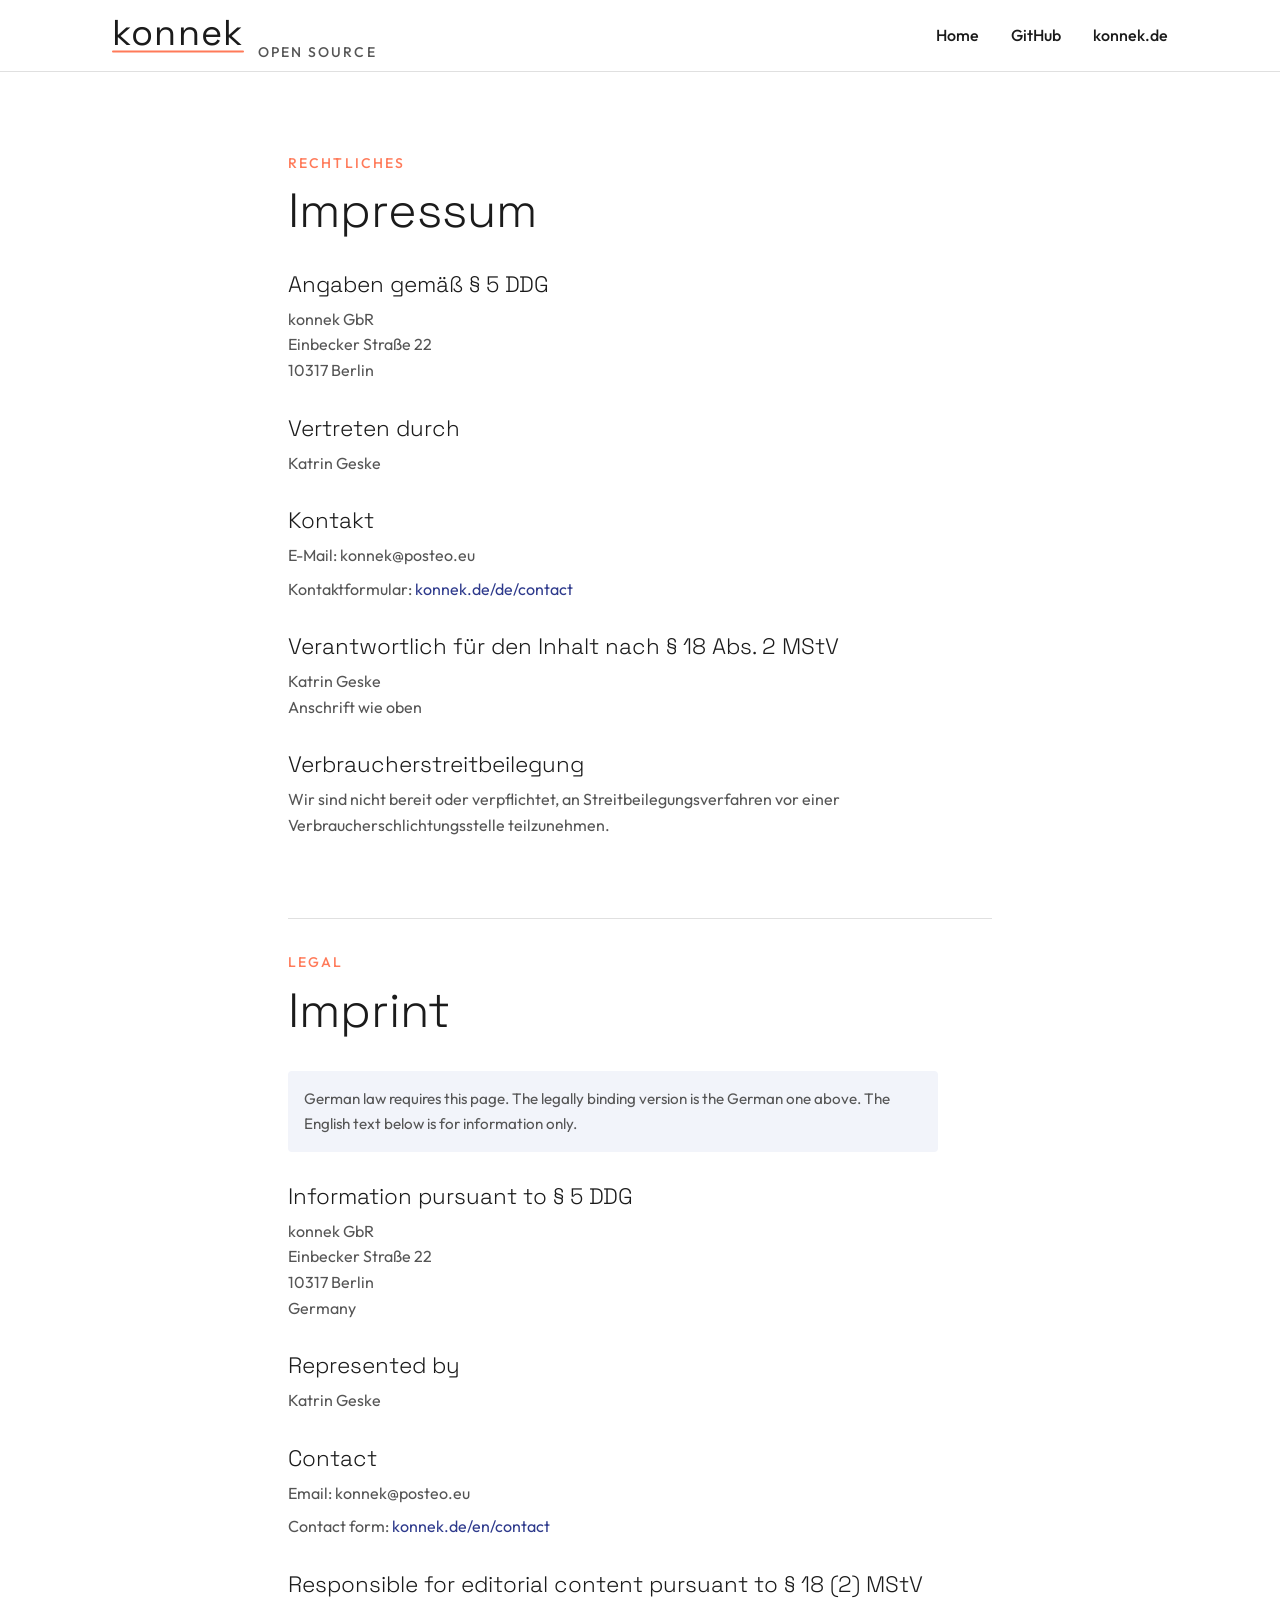
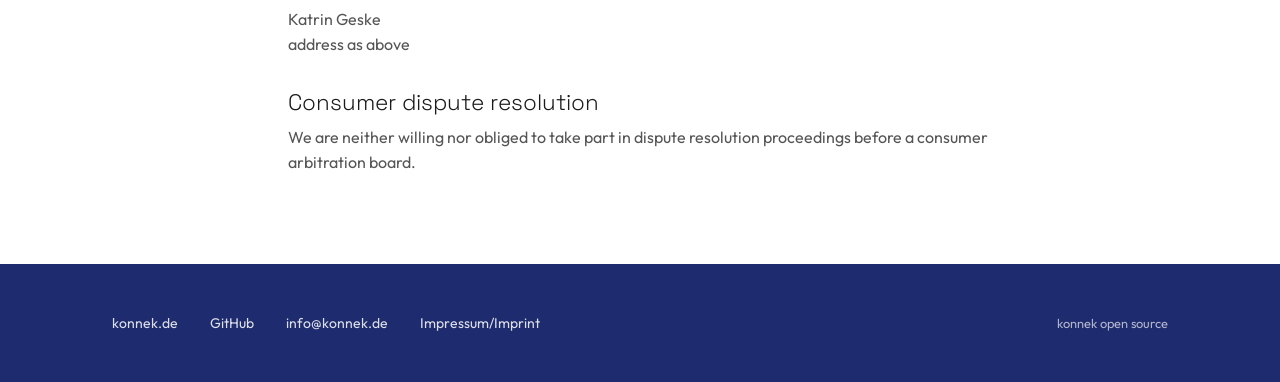
==== impressum_imprint.html @ c38c4299 "Rename imprint to impressum_imprint.html, link text Impressum/Imprint" ====
<!doctype html>
<html lang="de">
<head>
  <meta charset="utf-8">
  <meta name="viewport" content="width=device-width, initial-scale=1">
  <title>Impressum | konnek open source</title>
  <meta name="description" content="Impressum der konnek GbR, Pflichtangaben nach § 5 DDG.">
  <meta name="robots" content="noindex">
  <link rel="canonical" href="https://konnek.tech/impressum_imprint.html">
  <link rel="icon" href="favicon.svg" type="image/svg+xml">
  <link rel="stylesheet" href="style.css">
</head>
<body>
  <!-- Content mirrors konnek.de's imprint (konnek-website: src/i18n/{de,en}.json -> imprint.site). Keep in sync. -->
  <nav class="nav" aria-label="Main">
    <div class="container">
      <a class="logo" href="./" aria-label="konnek open source">
        <svg width="136" height="50" viewBox="0 0 136.432 49.88" aria-hidden="true">
          <rect x="0" y="43.56" width="132.432" height="2" rx="1" fill="#ff7a59"></rect>
          <text x="0" y="37.8" font-family="'Space Grotesk', sans-serif" font-weight="400" font-size="36" letter-spacing="1.2" fill="#1b1b1b">konnek</text>
        </svg>
        <span class="logo-tag">open source</span>
      </a>
      <div class="nav-links">
        <a href="./">Home</a>
        <a href="https://github.com/konnekde">GitHub</a>
        <a class="hide-sm" href="https://konnek.de">konnek.de</a>
      </div>
    </div>
  </nav>

  <main class="legal">
    <div class="container">
      <span class="section-label">Rechtliches</span>
      <h1>Impressum</h1>

      <h2>Angaben gemäß § 5 DDG</h2>
      <p>konnek GbR<br>Einbecker Straße 22<br>10317 Berlin</p>

      <h2>Vertreten durch</h2>
      <p>Katrin Geske</p>

      <h2>Kontakt</h2>
      <p>E-Mail: konnek@posteo.eu</p>
      <p>Kontaktformular: <a href="https://konnek.de/de/contact/">konnek.de/de/contact</a></p>

      <h2>Verantwortlich für den Inhalt nach § 18 Abs. 2 MStV</h2>
      <p>Katrin Geske<br>Anschrift wie oben</p>

      <h2>Verbraucherstreitbeilegung</h2>
      <p>Wir sind nicht bereit oder verpflichtet, an Streitbeilegungsverfahren vor einer Verbraucherschlichtungsstelle teilzunehmen.</p>

      <hr class="lang-sep">

      <section lang="en" aria-labelledby="imprint-en">
        <span class="section-label">Legal</span>
        <h1 id="imprint-en">Imprint</h1>
        <p class="notice">German law requires this page. The legally binding version is the German one above. The English text below is for information only.</p>

        <h2>Information pursuant to § 5 DDG</h2>
        <p>konnek GbR<br>Einbecker Straße 22<br>10317 Berlin<br>Germany</p>

        <h2>Represented by</h2>
        <p>Katrin Geske</p>

        <h2>Contact</h2>
        <p>Email: konnek@posteo.eu</p>
        <p>Contact form: <a href="https://konnek.de/en/contact/">konnek.de/en/contact</a></p>

        <h2>Responsible for editorial content pursuant to § 18 (2) MStV</h2>
        <p>Katrin Geske<br>address as above</p>

        <h2>Consumer dispute resolution</h2>
        <p>We are neither willing nor obliged to take part in dispute resolution proceedings before a consumer arbitration board.</p>
      </section>
    </div>
  </main>

  <footer class="footer">
    <div class="container">
      <div class="footer-links">
        <a href="https://konnek.de">konnek.de</a>
        <a href="https://github.com/konnekde">GitHub</a>
        <a href="mailto:info@konnek.de">info@konnek.de</a>
        <a href="impressum_imprint.html">Impressum/Imprint</a>
      </div>
      <span class="footer-copy">konnek open source</span>
    </div>
  </footer>
</body>
</html>
---- style.css ----
/* Design tokens mirror konnek-website/src/styles/variables.css (Indigo + Coral). */
@font-face { font-family: 'Space Grotesk'; font-weight: 300; font-display: swap; src: url(fonts/space-grotesk-latin-300-normal.woff2) format('woff2'); }
@font-face { font-family: 'Space Grotesk'; font-weight: 400; font-display: swap; src: url(fonts/space-grotesk-latin-400-normal.woff2) format('woff2'); }
@font-face { font-family: 'Outfit'; font-weight: 400; font-display: swap; src: url(fonts/outfit-latin-400-normal.woff2) format('woff2'); }
@font-face { font-family: 'Outfit'; font-weight: 500; font-display: swap; src: url(fonts/outfit-latin-500-normal.woff2) format('woff2'); }

:root {
  --color-primary: #2e3a8c;
  --color-primary-hover: #1a2566;
  --color-secondary: #ff7a59;
  --color-hero-bg: #1e2b6e;
  --color-bg: #ffffff;
  --color-bg-alt: #f2f4fa;
  --color-text: #1b1b1b;
  --color-text-muted: #555555;
  --color-border: #e0e0e0;
  --color-coral-tint: rgba(255, 122, 89, 0.08);
  --color-on-dark-muted: rgba(255, 255, 255, 0.85);
  --shadow-primary-soft: 0 0.25rem 1.5rem rgba(46, 58, 140, 0.1);
  --shadow-primary-medium: 0 0.375rem 1.5rem rgba(46, 58, 140, 0.12);
  --shadow-cta: 0 0.375rem 1.125rem rgba(46, 58, 140, 0.28);
  --focus-shadow: 0 0 0 0.15rem rgba(46, 58, 140, 0.25);
  --font-heading: 'Space Grotesk', system-ui, sans-serif;
  --font-body: 'Outfit', system-ui, sans-serif;
  --space-sm: 0.5rem;
  --space-md: 1rem;
  --space-lg: 2rem;
  --space-xl: 3rem;
  --space-2xl: 5rem;
  --max-width: 70rem;
  --nav-height: 4.5rem;
  --radius-md: 0.25rem;
  --radius-lg: 0.4rem;
}

*, *::before, *::after { margin: 0; padding: 0; box-sizing: border-box; }
html { scroll-behavior: smooth; -webkit-text-size-adjust: 100%; }
@media (prefers-reduced-motion: reduce) { html { scroll-behavior: auto; } }
body {
  font-family: var(--font-body);
  color: var(--color-text);
  background: var(--color-bg);
  line-height: 1.6;
  -webkit-font-smoothing: antialiased;
}
::selection { background: rgba(46, 58, 140, 0.2); }
a { color: var(--color-primary); text-decoration: none; }
a:hover { text-decoration: underline; }
a:focus-visible { outline: none; box-shadow: var(--focus-shadow); border-radius: var(--radius-md); }
h1, h2, h3 { font-family: var(--font-heading); font-weight: 300; line-height: 1.2; color: var(--color-text); text-wrap: balance; }
h1 { font-size: clamp(2rem, 5vw, 3rem); }
h2 { font-size: clamp(1.5rem, 3.5vw, 2.25rem); }
h3 { font-size: clamp(1.125rem, 2.5vw, 1.5rem); }
p { max-width: 65ch; text-wrap: pretty; }

.container { width: 100%; max-width: var(--max-width); margin: 0 auto; padding: 0 var(--space-lg); }
@media (max-width: 40rem) { .container { padding: 0 var(--space-md); } }
.section { padding: var(--space-2xl) 0; }
.section-alt { background: var(--color-bg-alt); }

/* Wordmark in running text: Space Grotesk 400 with the coral line, as on konnek.de */
.brand {
  font-family: var(--font-heading);
  font-weight: 400;
  letter-spacing: 0.03em;
  text-decoration: underline var(--color-secondary);
  text-decoration-thickness: 0.09em;
  text-underline-offset: 0.2em;
  text-decoration-skip-ink: none;
  white-space: nowrap;
}

/* Nav */
.nav { height: var(--nav-height); background: var(--color-bg); border-bottom: 1px solid var(--color-border); }
.nav .container { height: 100%; display: flex; align-items: center; justify-content: space-between; gap: var(--space-md); }
.logo { display: inline-flex; align-items: baseline; gap: 0.6rem; color: var(--color-text); }
.logo:hover { text-decoration: none; opacity: 0.85; }
.logo svg { display: block; }
.logo-tag { font-size: 0.875rem; font-weight: 500; letter-spacing: 0.15em; text-transform: uppercase; color: var(--color-text-muted); }
.nav-links { display: flex; gap: var(--space-lg); font-weight: 500; }
.nav-links a { color: var(--color-text); }
@media (max-width: 40rem) { .logo-tag, .nav-links .hide-sm { display: none; } }

/* Hero: dark indigo backdrop with the faint dot texture */
.hero {
  background-color: var(--color-hero-bg);
  background-image: radial-gradient(color-mix(in srgb, #fff 14%, transparent) 0.0625rem, transparent 0.0625rem);
  background-size: 1rem 1rem;
  color: #fff;
  padding: var(--space-2xl) 0;
  text-align: center;
}
.hero h1 { color: #fff; max-width: 22ch; margin: var(--space-md) auto 0; }
.hero .section-label { margin-bottom: 0; }
.hero-subtitle { font-size: 1.15rem; color: var(--color-on-dark-muted); line-height: 1.7; max-width: 38rem; margin: var(--space-md) auto 0; }
.hero-actions { display: flex; gap: var(--space-md); justify-content: center; flex-wrap: wrap; margin-top: var(--space-lg); }

/* Section header */
.section-label { display: block; font-size: 0.875rem; font-weight: 500; letter-spacing: 0.15em; text-transform: uppercase; color: var(--color-secondary); margin-bottom: var(--space-sm); }
.section-text { font-size: 1.1rem; color: var(--color-text-muted); line-height: 1.8; max-width: 60ch; margin-top: var(--space-md); }
.section-header { margin-bottom: var(--space-xl); }

/* Buttons */
.btn {
  display: inline-flex; align-items: center; gap: var(--space-sm);
  padding: 0.75rem 1.75rem; border: none; border-radius: var(--radius-md);
  font: 500 1rem var(--font-body); cursor: pointer; text-decoration: none;
  transition: background 0.2s, color 0.2s, transform 0.2s, box-shadow 0.2s;
}
.btn:hover { text-decoration: none; }
.btn-primary { background: var(--color-primary); color: #fff; }
.btn-primary:hover { background: var(--color-primary-hover); transform: translateY(-1px); box-shadow: var(--shadow-cta); }
.btn-secondary { background: transparent; color: var(--color-primary); border: 0.125rem solid var(--color-primary); }
.btn-secondary:hover { background: var(--color-primary); color: #fff; }
.btn-coral { background: var(--color-secondary); color: #fff; }
.btn-coral:hover { background: #f2643f; transform: translateY(-1px); }
.btn-on-dark { background: transparent; color: #fff; border: 0.125rem solid rgba(255, 255, 255, 0.6); }
.btn-on-dark:hover { background: rgba(255, 255, 255, 0.08); border-color: #fff; }

/* Cards */
.grid { display: grid; grid-template-columns: repeat(auto-fit, minmax(14rem, 1fr)); gap: var(--space-md); }
.card {
  padding: var(--space-lg);
  border: 0.0625rem solid var(--color-border);
  border-radius: var(--radius-md);
  background: var(--color-bg);
  transition: border-color 0.2s, box-shadow 0.2s, transform 0.2s;
}
.card:hover { border-color: var(--color-secondary); box-shadow: var(--shadow-primary-medium); transform: translateY(-2px); }
.card-num { font-family: var(--font-heading); font-size: 0.875rem; color: var(--color-secondary); letter-spacing: 0.1em; }
.card h3 { margin: var(--space-sm) 0; }
.card p { color: var(--color-text-muted); }
@media (prefers-reduced-motion: reduce) { .card, .btn { transition: none; } .card:hover, .btn:hover { transform: none; } }

/* Values: editorial rows with coral-tint hover */
.values { list-style: none; border-top: 1px solid var(--color-border); }
.values li {
  display: grid; grid-template-columns: 12rem 1fr; gap: var(--space-md);
  padding: var(--space-lg) var(--space-md); border-bottom: 1px solid var(--color-border);
  transition: background 0.2s;
}
.values li:hover { background: var(--color-coral-tint); }
.values strong { font-family: var(--font-heading); font-weight: 400; font-size: 1.25rem; color: var(--color-primary); }
.values span { color: var(--color-text-muted); }
@media (max-width: 40rem) { .values li { grid-template-columns: 1fr; gap: var(--space-sm); } }

/* CTA on a dot band */
.dot-band {
  padding: var(--space-2xl) 0;
  border-top: 0.0625rem solid var(--color-primary);
  background-image: radial-gradient(color-mix(in srgb, var(--color-primary) 22%, transparent) 0.0625rem, transparent 0.0625rem);
  background-size: 1rem 1rem;
}
.dot-band-card { background: var(--color-bg); padding: var(--space-xl); border-radius: var(--radius-lg); box-shadow: var(--shadow-primary-soft); max-width: 44rem; margin: 0 auto; text-align: center; }
.dot-band-card p { margin: var(--space-md) auto 0; color: var(--color-text-muted); }
.dot-band-card .hero-actions { margin-top: var(--space-lg); }
@media (max-width: 40rem) { .dot-band-card { padding: var(--space-lg); } }

/* Open source credits */
.credits { padding-top: var(--space-xl); }
.credits-table { width: 100%; border-collapse: collapse; margin-top: var(--space-lg); font-size: 0.95rem; }
.credits-table th { text-align: left; font-size: 0.8rem; font-weight: 500; letter-spacing: 0.1em; text-transform: uppercase; color: var(--color-text-muted); padding: var(--space-sm) var(--space-md) var(--space-sm) 0; border-bottom: 1px solid var(--color-border); }
.credits-table td { padding: var(--space-md) var(--space-md) var(--space-md) 0; border-bottom: 1px solid var(--color-border); vertical-align: top; }
.font-sg { font-family: var(--font-heading); font-size: 1.15rem; }
.font-outfit { font-family: var(--font-body); font-size: 1.15rem; font-weight: 500; }
@media (max-width: 40rem) {
  .credits-table thead { display: none; }
  .credits-table tr { display: grid; grid-template-columns: 1fr; padding: var(--space-md) 0; border-bottom: 1px solid var(--color-border); }
  .credits-table td { border: 0; padding: 0.15rem 0; }
}

/* Footer */
.footer { background: var(--color-hero-bg); padding: var(--space-xl) 0; }
.footer .container { display: flex; align-items: center; justify-content: space-between; flex-wrap: wrap; gap: var(--space-md); }
.footer-links { display: flex; gap: var(--space-lg); flex-wrap: wrap; }
.footer-links a { font-size: 0.875rem; color: var(--color-on-dark-muted); }
.footer-links a:hover { color: #fff; }
.footer-copy { font-size: 0.8rem; color: rgba(255, 255, 255, 0.65); }
/* Same treatment as konnek-website's .footer-version */
.footer-version { font-variant-numeric: tabular-nums; color: inherit; opacity: 0.5; margin-left: 0.35rem; font-family: ui-monospace, monospace; }
.footer-version:hover { opacity: 1; color: #fff; }

/* Legal pages (impressum_imprint.html) */
.legal { padding: var(--space-2xl) 0; }
.legal .container { max-width: 48rem; }
.legal h1 { margin-bottom: var(--space-lg); }
.legal h2 { font-size: clamp(1.15rem, 2.5vw, 1.4rem); margin: var(--space-lg) 0 var(--space-sm); }
.legal p { color: var(--color-text-muted); margin-bottom: var(--space-sm); }
.legal .lang-sep { margin: var(--space-2xl) 0 var(--space-lg); border: 0; border-top: 1px solid var(--color-border); }
.legal .notice { font-size: 0.95rem; background: var(--color-bg-alt); padding: var(--space-md); border-radius: var(--radius-md); }
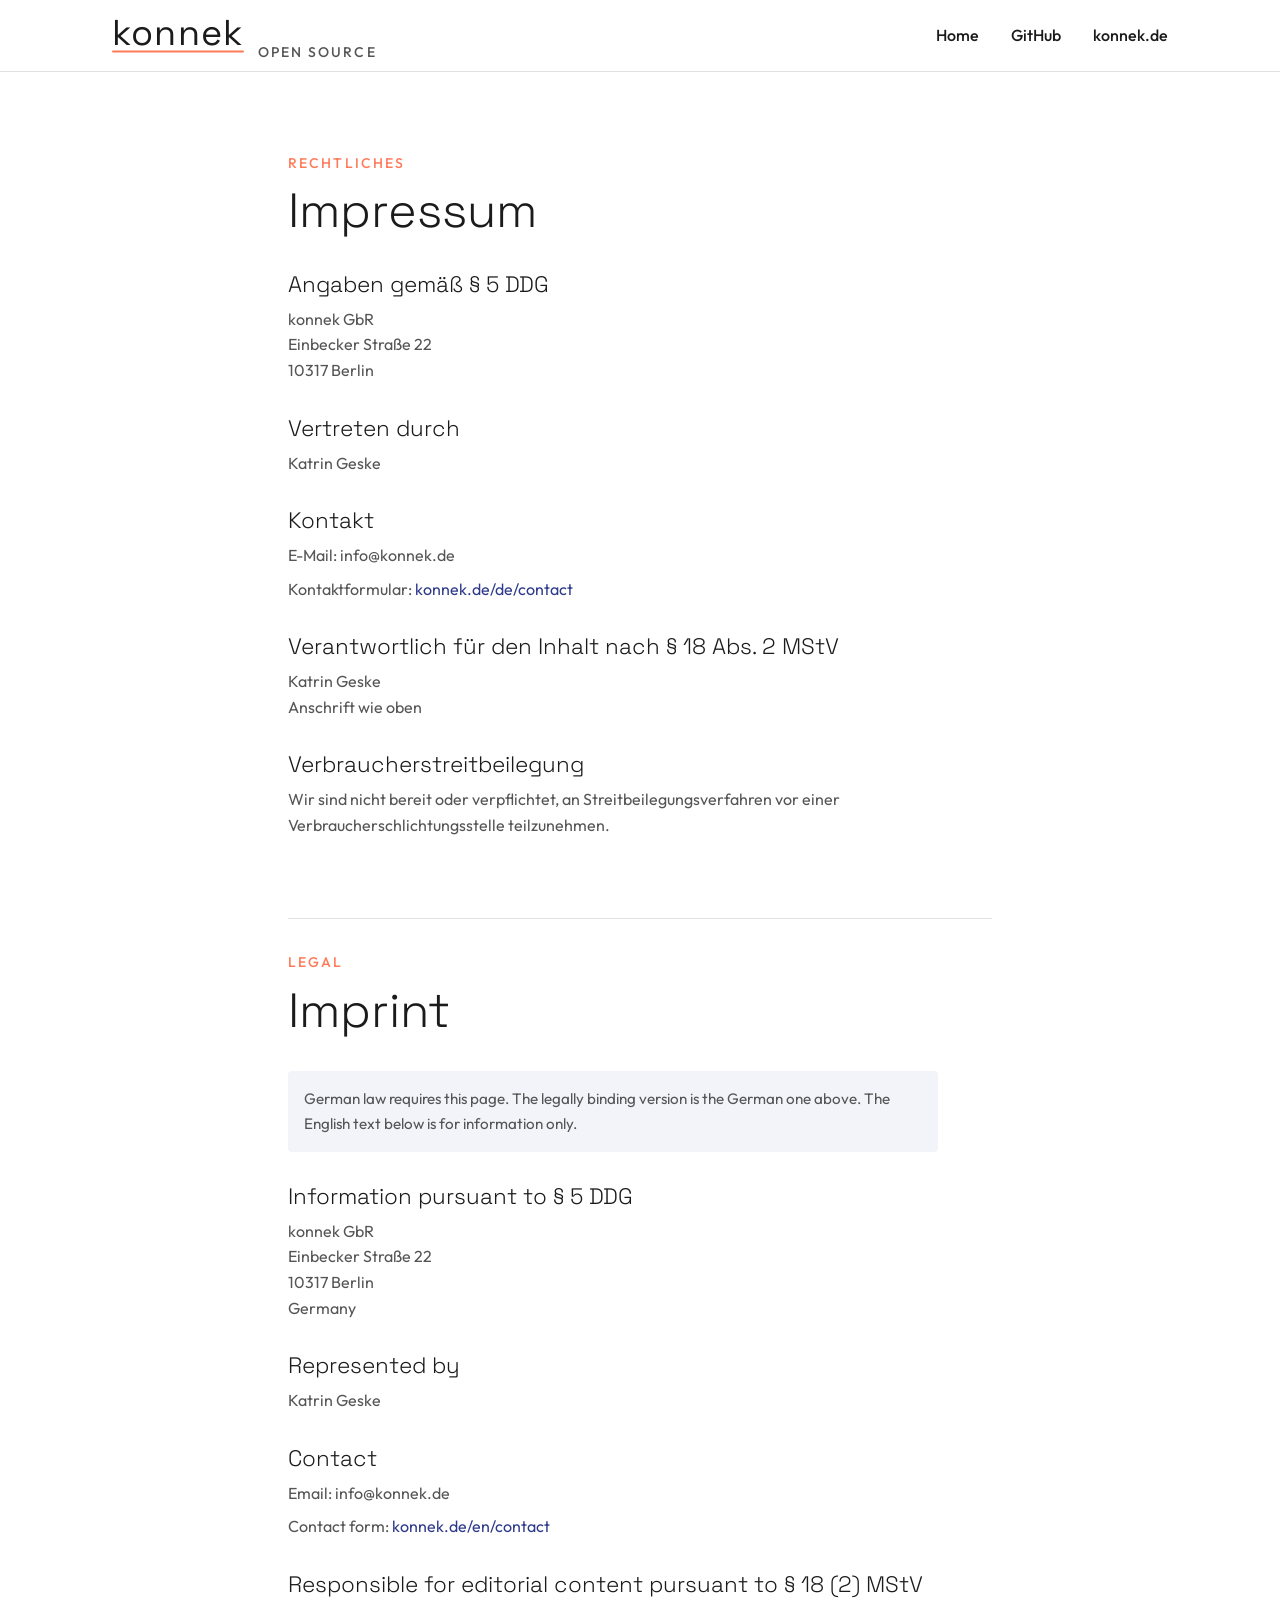
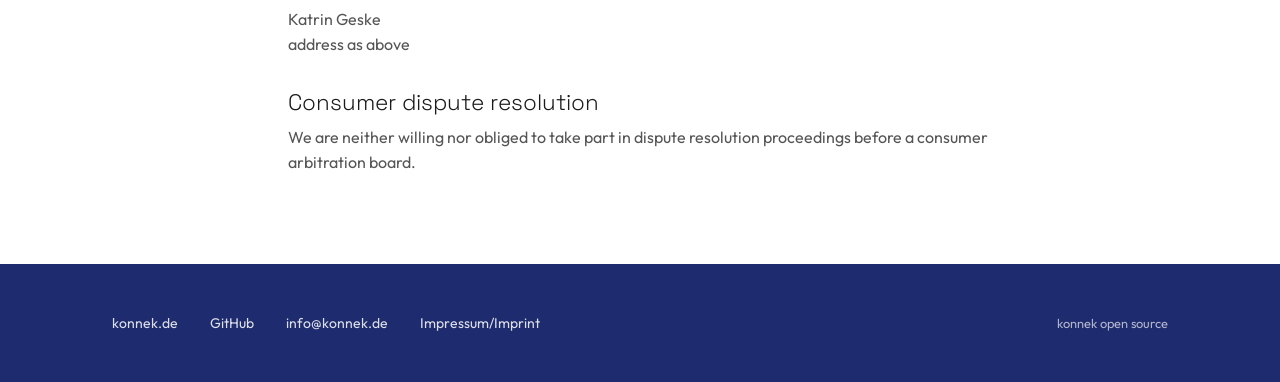
==== commit 4c5d9350: "Impressum: contact e-mail info@konnek.de" ====
--- a/impressum_imprint.html
+++ b/impressum_imprint.html
@@ -11,7 +11,7 @@
   <link rel="stylesheet" href="style.css">
 </head>
 <body>
-  <!-- Content mirrors konnek.de's imprint (konnek-website: src/i18n/{de,en}.json -> imprint.site). Keep in sync. -->
+  <!-- Content mirrors konnek.de's imprint (konnek-website: src/i18n/{de,en}.json -> imprint.site). Keep in sync. Deliberate difference: e-mail info@konnek.de instead of konnek@posteo.eu. -->
   <nav class="nav" aria-label="Main">
     <div class="container">
       <a class="logo" href="./" aria-label="konnek open source">
@@ -41,7 +41,7 @@
       <p>Katrin Geske</p>
 
       <h2>Kontakt</h2>
-      <p>E-Mail: konnek@posteo.eu</p>
+      <p>E-Mail: info@konnek.de</p>
       <p>Kontaktformular: <a href="https://konnek.de/de/contact/">konnek.de/de/contact</a></p>
 
       <h2>Verantwortlich für den Inhalt nach § 18 Abs. 2 MStV</h2>
@@ -64,7 +64,7 @@
         <p>Katrin Geske</p>
 
         <h2>Contact</h2>
-        <p>Email: konnek@posteo.eu</p>
+        <p>Email: info@konnek.de</p>
         <p>Contact form: <a href="https://konnek.de/en/contact/">konnek.de/en/contact</a></p>
 
         <h2>Responsible for editorial content pursuant to § 18 (2) MStV</h2>
